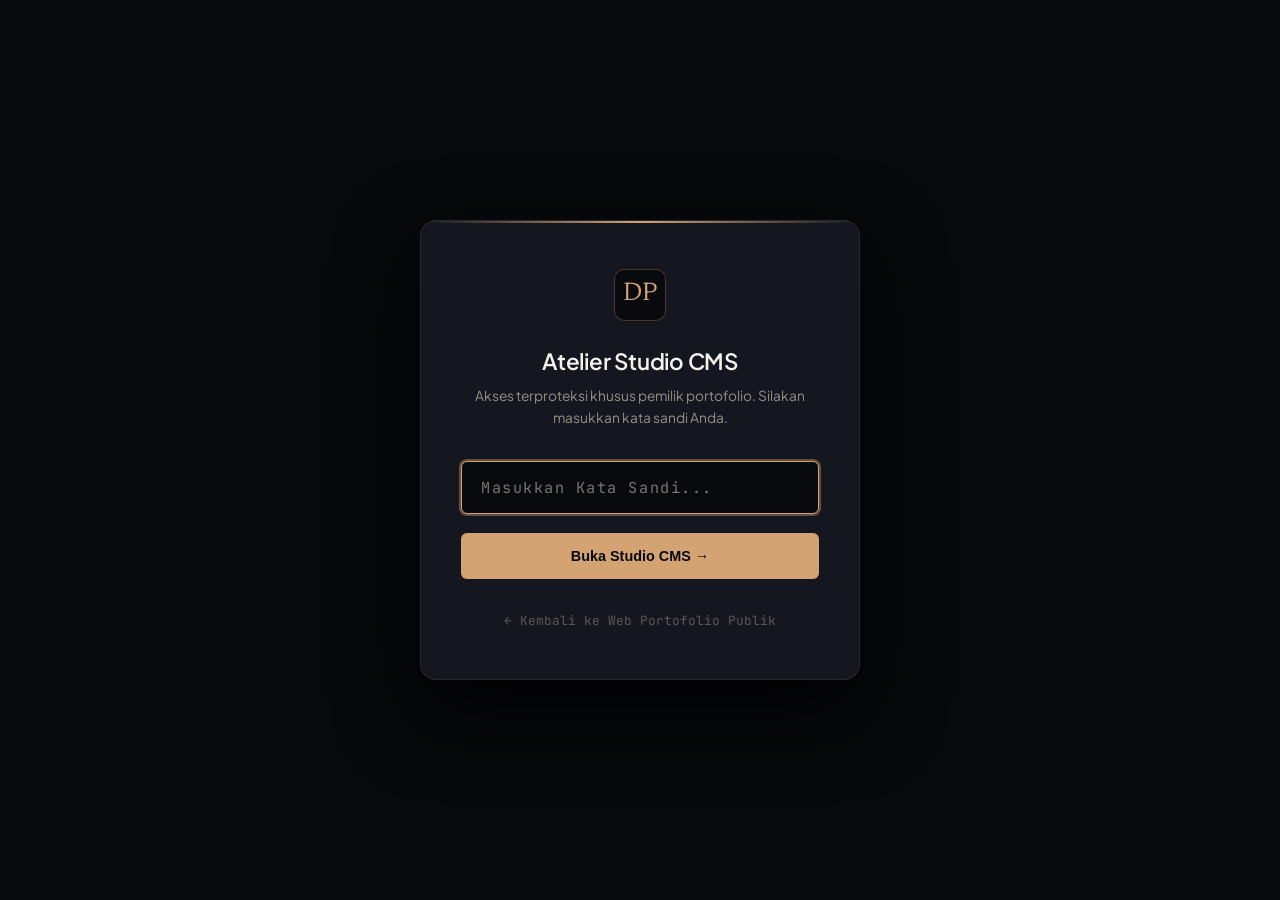
==== admin.html @ 432e86f2 "feat: initial release of bespoke portfolio with visual CMS studio" ====
<!DOCTYPE html>
<html lang="id">
<head>
  <meta charset="UTF-8">
  <meta name="viewport" content="width=device-width, initial-scale=1.0">
  <title>CMS Studio — Kelola Konten Portofolio Tanpa Koding</title>
  <meta name="description" content="Dashboard Content Management System visual untuk memperbarui seluruh bagian web portofolio secara instan.">
  <link rel="stylesheet" href="css/admin.css">
  <link rel="icon" href="data:image/svg+xml,<svg xmlns=%22http://www.w3.org/2000/svg%22 viewBox=%220 0 100 100%22><text y=%22.9em%22 font-size=%2290%22>⚙️</text></svg>">
</head>
<body>

  <!-- ==============================================================
       SECURITY AUTH GATE / STUDIO VAULT (Protected Lock Screen)
       ============================================================== -->
  <div class="auth-gate-wrapper" id="authGate">
    <div class="auth-card" id="authCard">
      <div class="auth-monogram">DP</div>
      <h2 class="auth-title">Atelier Studio CMS</h2>
      <p class="auth-desc">Akses terproteksi khusus pemilik portofolio. Silakan masukkan kata sandi Anda.</p>

      <form class="auth-form" id="formAuthGate">
        <div class="auth-input-wrap">
          <input type="password" id="authPasswordInput" class="auth-input" placeholder="Masukkan Kata Sandi..." required autofocus autocomplete="current-password">
          <div class="auth-error-msg" id="authErrorMsg">Kata sandi tidak sesuai. Silakan coba lagi.</div>
        </div>

        <button type="submit" class="auth-btn-submit" id="btnAuthSubmit">
          Buka Studio CMS →
        </button>
      </form>

      <a href="index.html" class="auth-footer-link">
        ← Kembali ke Web Portofolio Publik
      </a>
    </div>
  </div>

  <!-- Authenticated Admin Shell (Hidden until authorized) -->
  <div id="adminApp" style="display: none; width: 100%; min-height: 100vh;">
  <div class="admin-layout">
    <!-- Sidebar Navigation -->
    <aside class="admin-sidebar">
      <div class="sidebar-brand">
        <div>
          <div class="brand-text">Dawnie Studio</div>
          <div style="font-size: 0.72rem; color: var(--admin-text-muted);">Visual CMS Engine</div>
        </div>
        <span class="brand-badge">v1.2</span>
      </div>

      <nav class="sidebar-nav" aria-label="CMS Navigation">
        <div class="nav-section-title">Konten Portofolio</div>
        <a class="sidebar-link active" data-tab="tab-profile">
          <span>👤</span> <span>Profil &amp; Hero</span>
        </a>
        <a class="sidebar-link" data-tab="tab-projects">
          <span>💼</span> <span>Karya &amp; Proyek</span>
        </a>
        <a class="sidebar-link" data-tab="tab-skills">
          <span>⚡</span> <span>Keahlian &amp; Stack</span>
        </a>
        <a class="sidebar-link" data-tab="tab-services">
          <span>🛠️</span> <span>Layanan &amp; Nilai</span>
        </a>
        <a class="sidebar-link" data-tab="tab-experience">
          <span>📜</span> <span>Riwayat Karir</span>
        </a>
        <a class="sidebar-link" data-tab="tab-testimonials">
          <span>💬</span> <span>Ulasan Klien</span>
        </a>
        <a class="sidebar-link" data-tab="tab-socials">
          <span>🌐</span> <span>Sosial &amp; Kontak</span>
        </a>

        <div class="nav-section-title">Personalisasi &amp; Sistem</div>
        <a class="sidebar-link" data-tab="tab-theme">
          <span>🎨</span> <span>Warna &amp; Tema</span>
        </a>
        <a class="sidebar-link" data-tab="tab-security">
          <span>🔒</span> <span>Keamanan &amp; Password</span>
        </a>
        <a class="sidebar-link" data-tab="tab-backup">
          <span>💾</span> <span>Backup &amp; Data JSON</span>
        </a>
      </nav>

      <div class="sidebar-footer">
        <a href="index.html" class="btn-view-site" target="_blank" rel="noopener noreferrer">
          <span>👁️</span> <span>Lihat Web Portofolio ↗</span>
        </a>
        <button type="button" class="btn-admin btn-admin-danger" id="btnLogoutCms" style="width: 100%; justify-content: center; margin-top: 0.3rem;">
          <span>🚪</span> <span>Kunci &amp; Keluar (Logout)</span>
        </button>
      </div>
    </aside>

    <!-- Main Content Area -->
    <main class="admin-main">
      <!-- Topbar -->
      <header class="admin-topbar">
        <div class="topbar-title">
          <span id="topbarActiveTitle">Profil &amp; Hero</span>
          <div class="topbar-status">Tersinkronisasi Otomatis</div>
        </div>

        <div class="topbar-actions">
          <button type="button" class="btn-admin" id="btnExportQuick">
            <span>📥</span> <span>Unduh JSON</span>
          </button>
          <button type="button" class="btn-admin btn-admin-primary" id="btnSaveAll">
            <span>💾</span> <span>Simpan Perubahan</span>
          </button>
        </div>
      </header>

      <div class="admin-content-body">

        <!-- ==========================================
             TAB 1: PROFIL & HERO
             ========================================== -->
        <section id="tab-profile" class="tab-pane active">
          <div class="panel-header">
            <div>
              <h2 class="panel-title">Profil Pribadi &amp; Hero Section</h2>
              <p class="panel-desc">Kelola informasi nama, peran spesialisasi, bio, status ketersediaan, dan foto utama.</p>
            </div>
          </div>

          <form id="formProfile">
            <div class="admin-card">
              <h3 class="admin-card-title">Identitas Utama</h3>
              
              <div class="form-grid-2">
                <div class="form-field">
                  <label for="profName">Nama Lengkap</label>
                  <input type="text" id="profName" name="name" required>
                  <span class="field-hint">Nama yang tampil di navigasi dan judul utama.</span>
                </div>

                <div class="form-field">
                  <label for="profRole">Peran / Gelar Profesional</label>
                  <input type="text" id="profRole" name="role" required>
                  <span class="field-hint">Misal: Fullstack Web Developer &amp; UI/UX Designer</span>
                </div>
              </div>

              <div class="form-field">
                <label for="profStatusBadge">Pill Badge Status Ketersediaan</label>
                <input type="text" id="profStatusBadge" name="statusBadge">
                <span class="field-hint">Misal: Tersedia untuk Proyek Baru &amp; Kolaborasi (Q2 2026)</span>
              </div>

              <div class="form-field">
                <label for="profTagline">Tagline Utama (Sub-headline)</label>
                <input type="text" id="profTagline" name="tagline">
              </div>

              <div class="form-field">
                <label for="profBio">Biografi Singkat</label>
                <textarea id="profBio" name="bio" rows="4"></textarea>
                <span class="field-hint">Ceritakan filosofi kerja, pengalaman, dan apa yang membuat pendekatan Anda unik.</span>
              </div>
            </div>

            <div class="admin-card">
              <h3 class="admin-card-title">Foto Profil &amp; Statistik Kunci</h3>

              <div class="form-field">
                <label>Foto Profil / Cover Utama</label>
                <input type="hidden" id="profAvatarUrl" name="avatarUrl">
                <div id="profAvatarUploaderContainer"></div>
                <span class="field-hint">Pilih file gambar langsung dari perangkat Anda atau tempel tautan Google Drive.</span>
              </div>

              <div class="form-grid-3">
                <div class="form-field">
                  <label for="profYears">Tahun Pengalaman</label>
                  <input type="text" id="profYears" name="yearsExperience" placeholder="5+ Tahun">
                </div>
                <div class="form-field">
                  <label for="profCompleted">Karya / Proyek Selesai</label>
                  <input type="text" id="profCompleted" name="completedProjects" placeholder="38+ Proyek">
                </div>
                <div class="form-field">
                  <label for="profSatisfaction">Tingkat Kepuasan</label>
                  <input type="text" id="profSatisfaction" name="satisfactionRate" placeholder="99.4%">
                </div>
              </div>

              <div class="form-grid-2">
                <div class="form-field">
                  <label for="profLocation">Lokasi &amp; Ketersediaan Kerja</label>
                  <input type="text" id="profLocation" name="location" placeholder="Jakarta, Indonesia (Bisa Remote)">
                </div>
                <div class="form-field">
                  <label for="profEmail">Alamat Email Utama</label>
                  <input type="email" id="profEmail" name="email">
                </div>
              </div>
            </div>

            <button type="submit" class="btn-admin btn-admin-primary">
              <span>💾</span> <span>Simpan Profil</span>
            </button>
          </form>
        </section>

        <!-- ==========================================
             TAB 2: KARYA & PROYEK
             ========================================== -->
        <section id="tab-projects" class="tab-pane">
          <div class="panel-header">
            <div>
              <h2 class="panel-title">Manajemen Karya &amp; Studi Kasus</h2>
              <p class="panel-desc">Tambah, ubah, atau hapus proyek portofolio. Setiap karya dilengkapi studi kasus interaktif.</p>
            </div>
            <button type="button" class="btn-admin btn-admin-primary" id="btnOpenAddProjectModal">
              <span>+</span> <span>Tambah Proyek Baru</span>
            </button>
          </div>

          <div class="items-list" id="adminProjectsList">
            <!-- Rendered dynamically -->
          </div>
        </section>

        <!-- ==========================================
             TAB 3: KEAHLIAN & TECH STACK
             ========================================== -->
        <section id="tab-skills" class="tab-pane">
          <div class="panel-header">
            <div>
              <h2 class="panel-title">Keahlian &amp; Stack Teknologi</h2>
              <p class="panel-desc">Kelola kategori kemampuan (Frontend, Backend, UI/UX) dan teknologi spesifik.</p>
            </div>
            <button type="button" class="btn-admin btn-admin-primary" id="btnOpenAddSkillModal">
              <span>+</span> <span>Tambah Item Keahlian</span>
            </button>
          </div>

          <div class="admin-card">
            <h3 class="admin-card-title">Daftar Kategori &amp; Keterampilan</h3>
            <div id="adminSkillsList">
              <!-- Rendered dynamically -->
            </div>
          </div>
        </section>

        <!-- ==========================================
             TAB 4: LAYANAN & PILAR NILAI
             ========================================== -->
        <section id="tab-services" class="tab-pane">
          <div class="panel-header">
            <div>
              <h2 class="panel-title">Layanan &amp; Penawaran Profesional</h2>
              <p class="panel-desc">Jelaskan pilar layanan yang Anda tawarkan beserta poin deliverables konkret.</p>
            </div>
            <button type="button" class="btn-admin btn-admin-primary" id="btnOpenAddServiceModal">
              <span>+</span> <span>Tambah Layanan Baru</span>
            </button>
          </div>

          <div class="items-list" id="adminServicesList">
            <!-- Rendered dynamically -->
          </div>
        </section>

        <!-- ==========================================
             TAB 5: RIWAYAT KARIR & PENGALAMAN
             ========================================== -->
        <section id="tab-experience" class="tab-pane">
          <div class="panel-header">
            <div>
              <h2 class="panel-title">Riwayat Karir &amp; Milestone</h2>
              <p class="panel-desc">Susun linimasa pengalaman kerja, peranan kepemimpinan, dan pencapaian.</p>
            </div>
            <button type="button" class="btn-admin btn-admin-primary" id="btnOpenAddExpModal">
              <span>+</span> <span>Tambah Riwayat Karir</span>
            </button>
          </div>

          <div class="items-list" id="adminExperienceList">
            <!-- Rendered dynamically -->
          </div>
        </section>

        <!-- ==========================================
             TAB 6: ULASAN & TESTIMONIAL
             ========================================== -->
        <section id="tab-testimonials" class="tab-pane">
          <div class="panel-header">
            <div>
              <h2 class="panel-title">Ulasan &amp; Kata Klien</h2>
              <p class="panel-desc">Tampilkan feedback terpercaya dari rekan kerja, pendiri perusahaan, atau klien Anda.</p>
            </div>
            <button type="button" class="btn-admin btn-admin-primary" id="btnOpenAddTestiModal">
              <span>+</span> <span>Tambah Ulasan Baru</span>
            </button>
          </div>

          <div class="items-list" id="adminTestimonialsList">
            <!-- Rendered dynamically -->
          </div>
        </section>

        <!-- ==========================================
             TAB 7: SOSIAL & KONTAK
             ========================================== -->
        <section id="tab-socials" class="tab-pane">
          <div class="panel-header">
            <div>
              <h2 class="panel-title">Tautan Media Sosial &amp; Pengaturan Kontak</h2>
              <p class="panel-desc">Kelola link ke GitHub, LinkedIn, Figma, WhatsApp, dan teks pengantar formulir.</p>
            </div>
          </div>

          <form id="formContactSettings">
            <div class="admin-card">
              <h3 class="admin-card-title">Teks Formulir Kontak</h3>
              <div class="form-field">
                <label for="contactHeadingInput">Judul Ajakan Kontak</label>
                <input type="text" id="contactHeadingInput" name="heading" required>
              </div>
              <div class="form-field">
                <label for="contactSubheadingInput">Penjelasan Ajakan</label>
                <textarea id="contactSubheadingInput" name="subheading" rows="3" required></textarea>
              </div>
              <div class="form-field">
                <label for="contactDirectEmailInput">Alamat Surel Langsung</label>
                <input type="email" id="contactDirectEmailInput" name="directEmail" required>
              </div>
              <button type="submit" class="btn-admin btn-admin-primary">
                <span>💾</span> <span>Simpan Pengaturan Kontak</span>
              </button>
            </div>
          </form>

          <div class="admin-card">
            <div class="admin-card-title">
              <span>Tautan Profil Sosial</span>
              <button type="button" class="btn-admin" id="btnAddSocialLink">
                <span>+</span> <span>Tambah Tautan</span>
              </button>
            </div>
            <div id="adminSocialsList">
              <!-- Rendered dynamically -->
            </div>
          </div>
        </section>

        <!-- ==========================================
             TAB 8: TEMA & PERSONALISASI
             ========================================== -->
        <section id="tab-theme" class="tab-pane">
          <div class="panel-header">
            <div>
              <h2 class="panel-title">Estetika, Warna &amp; Personalisasi</h2>
              <p class="panel-desc">Sesuaikan palet warna aksen elegan agar portofolio memiliki karakter unik Anda.</p>
            </div>
          </div>

          <div class="admin-card">
            <h3 class="admin-card-title">Warna Aksen Elegan (Bespoke Palette)</h3>
            <p style="color: var(--admin-text-muted); font-size: 0.88rem; margin-bottom: 1rem;">
              Pilih dari palet kurasi berkelas atelier kami atau masukkan kode HEX kustom:
            </p>

            <div class="color-swatches-grid">
              <button type="button" class="color-swatch-btn" data-color="#d4a373">
                <span class="color-circle" style="background: #d4a373;"></span>
                <span>Warm Champagne</span>
              </button>
              <button type="button" class="color-swatch-btn" data-color="#c96b4b">
                <span class="color-circle" style="background: #c96b4b;"></span>
                <span>Terracotta Rust</span>
              </button>
              <button type="button" class="color-swatch-btn" data-color="#2ec4b6">
                <span class="color-circle" style="background: #2ec4b6;"></span>
                <span>Atelier Cyan / Sage</span>
              </button>
              <button type="button" class="color-swatch-btn" data-color="#b892ff">
                <span class="color-circle" style="background: #b892ff;"></span>
                <span>Lavender Slate</span>
              </button>
              <button type="button" class="color-swatch-btn" data-color="#e0a96d">
                <span class="color-circle" style="background: #e0a96d;"></span>
                <span>Ochre Bronze</span>
              </button>
            </div>

            <div class="form-field" style="margin-top: 1.5rem; max-width: 320px;">
              <label for="customAccentColor">Kode Warna Kustom (HEX)</label>
              <div style="display: flex; gap: 0.8rem; align-items: center;">
                <input type="color" id="customColorPicker" value="#d4a373" style="width: 50px; height: 42px; padding: 2px; cursor: pointer;">
                <input type="text" id="customAccentColor" value="#d4a373" placeholder="#d4a373">
              </div>
            </div>

            <button type="button" class="btn-admin btn-admin-primary" id="btnApplyColor" style="margin-top: 1rem;">
              <span>🎨</span> <span>Terapkan Warna Aksen</span>
            </button>
          </div>

          <div class="admin-card">
            <h3 class="admin-card-title">Mode Tampilan Bawaan</h3>
            <div class="form-field" style="max-width: 320px;">
              <label for="defaultThemeMode">Tema Default Saat Dibuka Pengunjung</label>
              <select id="defaultThemeMode">
                <option value="dark">Warm Obsidian Dark (Direkomendasikan)</option>
                <option value="light">Editorial Cream Paper (Majalah Mode)</option>
              </select>
            </div>
            <button type="button" class="btn-admin btn-admin-primary" id="btnApplyThemeMode" style="margin-top: 0.5rem;">
              <span>🌓</span> <span>Simpan Mode Tampilan</span>
            </button>
          </div>
        </section>

        <!-- ==========================================
             TAB 9: BACKUP & DATA JSON
             ========================================== -->
        <section id="tab-backup" class="tab-pane">
          <div class="panel-header">
            <div>
              <h2 class="panel-title">Pusat Backup &amp; Migrasi Data Portofolio</h2>
              <p class="panel-desc">Unduh salinan cadangan portofolio Anda atau impor data kapan pun tanpa kehilangan data.</p>
            </div>
          </div>

          <div class="admin-card">
            <h3 class="admin-card-title">📥 Unduh Backup Portofolio (Export JSON)</h3>
            <p style="color: var(--admin-text-muted); font-size: 0.9rem; margin-bottom: 1.2rem;">
              Simpan seluruh data portofolio (profil, karya, ulasan, keahlian) ke dalam 1 file <code>.json</code> aman di komputer Anda.
            </p>
            <button type="button" class="btn-admin btn-admin-primary" id="btnExportFull">
              <span>📥</span> <span>Unduh File Backup Portofolio (.json)</span>
            </button>
          </div>

          <div class="admin-card">
            <h3 class="admin-card-title">📤 Pulihkan / Impor Data (Import JSON)</h3>
            <p style="color: var(--admin-text-muted); font-size: 0.9rem; margin-bottom: 1.2rem;">
              Unggah file backup <code>.json</code> yang sebelumnya Anda unduh untuk mengganti atau memulihkan data portofolio.
            </p>
            <input type="file" id="importFileInput" accept=".json" style="display: none;">
            <button type="button" class="btn-admin" id="btnTriggerImport">
              <span>📤</span> <span>Pilih File Backup JSON</span>
            </button>
          </div>

          <div class="admin-card" style="border-color: rgba(224, 108, 117, 0.3);">
            <h3 class="admin-card-title" style="color: var(--admin-danger);">⚠️ Kembalikan ke Data Kurasi Awal</h3>
            <p style="color: var(--admin-text-muted); font-size: 0.9rem; margin-bottom: 1.2rem;">
              Kembalikan seluruh isi website ke contoh awal (Dawnie Pratama) yang telah dirancang dengan standar kualitas tinggi.
            </p>
            <button type="button" class="btn-admin btn-admin-danger" id="btnResetDefaults">
              <span>↺</span> <span>Reset Seluruh Data ke Bawaan</span>
            </button>
          </div>
        <!-- ==========================================
             TAB 10: KEAMANAN & PASSWORD
             ========================================== -->
        <section id="tab-security" class="tab-pane">
          <div class="panel-header">
            <div>
              <h2 class="panel-title">Keamanan &amp; Kata Sandi CMS</h2>
              <p class="panel-desc">Ganti kata sandi master untuk mencegah akses tidak sah ke dashboard CMS Anda.</p>
            </div>
          </div>

          <div class="admin-card">
            <h3 class="admin-card-title">Perbarui Kata Sandi Master</h3>
            <p style="color: var(--admin-text-muted); font-size: 0.88rem; margin-bottom: 1.5rem;">
              Kata sandi dienkripsi dengan standar <strong>SHA-256</strong> secara lokal di peramban Anda.
            </p>

            <form id="formChangePassword">
              <div class="form-field" style="max-width: 440px;">
                <label for="currentPasswordInput">Kata Sandi Saat Ini</label>
                <input type="password" id="currentPasswordInput" required placeholder="Masukkan kata sandi saat ini">
              </div>

              <div class="form-field" style="max-width: 440px;">
                <label for="newPasswordInput">Kata Sandi Baru</label>
                <input type="password" id="newPasswordInput" minlength="6" required placeholder="Minimal 6 karakter">
              </div>

              <div class="form-field" style="max-width: 440px;">
                <label for="confirmPasswordInput">Konfirmasi Kata Sandi Baru</label>
                <input type="password" id="confirmPasswordInput" minlength="6" required placeholder="Ulangi kata sandi baru">
              </div>

              <button type="submit" class="btn-admin btn-admin-primary" style="margin-top: 0.5rem;">
                <span>🔒</span> <span>Simpan Kata Sandi Baru</span>
              </button>
            </form>
          </div>
        </section>

      </div>
    </main>
  </div>
  </div> <!-- Close adminApp -->

  <!-- ==============================================================
       MODALS FOR ADD/EDIT ITEMS (NATIVE ACCESSIBLE OVERLAYS)
       ============================================================== -->

  <!-- 1. PROJECT MODAL -->
  <div class="admin-modal-backdrop" id="modalProjectBackdrop">
    <div class="admin-modal-dialog">
      <div class="modal-header">
        <h3 class="modal-title" id="modalProjectTitle">Tambah Proyek Baru</h3>
        <button type="button" class="modal-close-btn" id="btnCloseProjectModal">✕</button>
      </div>
      <form id="formProjectModal">
        <input type="hidden" id="projFormId" name="id">
        <div class="modal-body">
          <div class="form-grid-2">
            <div class="form-field">
              <label for="projFormTitle">Judul Proyek</label>
              <input type="text" id="projFormTitle" name="title" required placeholder="Misal: Kolektif — Platform Kurasi Kriya">
            </div>
            <div class="form-field">
              <label for="projFormClient">Nama Klien / Inisiator</label>
              <input type="text" id="projFormClient" name="client" placeholder="Misal: Atelier Studio Lab">
            </div>
          </div>

          <div class="form-grid-3">
            <div class="form-field">
              <label for="projFormCategory">Kategori Tampilan</label>
              <input type="text" id="projFormCategory" name="category" placeholder="Misal: Fullstack &amp; UI/UX">
            </div>
            <div class="form-field">
              <label for="projFormCategoryFilter">Filter Tab</label>
              <select id="projFormCategoryFilter" name="categoryFilter">
                <option value="fullstack">Fullstack &amp; Web</option>
                <option value="saas">Product &amp; SaaS</option>
                <option value="creative">Creative &amp; Audio</option>
              </select>
            </div>
            <div class="form-field">
              <label for="projFormYear">Tahun</label>
              <input type="text" id="projFormYear" name="year" placeholder="2025">
            </div>
          </div>

          <div class="form-field">
            <label>Gambar Sampul Proyek (Cover Image)</label>
            <input type="hidden" id="projFormCover" name="coverImage">
            <div id="projCoverUploaderContainer"></div>
            <span class="field-hint">Unggah gambar dari perangkat (JPG/PNG/WEBP) atau tempel tautan Google Drive Anda.</span>
          </div>

          <div class="form-field">
            <label for="projFormShortDesc">Deskripsi Ringkas (Tampil di Kartu)</label>
            <textarea id="projFormShortDesc" name="shortDescription" rows="2" required placeholder="Penjelasan 1-2 kalimat mengenai esensi proyek..."></textarea>
          </div>

          <div class="form-grid-2">
            <div class="form-field">
              <label for="projFormChallenge">Tantangan &amp; Masalah (Studi Kasus)</label>
              <textarea id="projFormChallenge" name="challenge" rows="3" placeholder="Masalah utama yang dihadapi pengguna atau bisnis..."></textarea>
            </div>
            <div class="form-field">
              <label for="projFormSolution">Solusi &amp; Pendekatan Teknis</label>
              <textarea id="projFormSolution" name="solution" rows="3" placeholder="Arsitektur kode dan desain yang Anda bangun..."></textarea>
            </div>
          </div>

          <div class="form-field">
            <label for="projFormImpact">Dampak &amp; Metrik Hasil</label>
            <input type="text" id="projFormImpact" name="impact" placeholder="Misal: Meningkatkan konversi 185% dan mencatat 45k pengunjung aktif">
          </div>

          <div class="form-field">
            <label for="projFormTags">Tags Teknologi (Pisahkan dengan koma)</label>
            <input type="text" id="projFormTags" name="tags" placeholder="React, Node.js, PostgreSQL, Figma">
          </div>

          <div class="form-grid-2">
            <div class="form-field">
              <label for="projFormDemo">URL Live Demo (Opsional)</label>
              <input type="url" id="projFormDemo" name="demoUrl" placeholder="https://...">
            </div>
            <div class="form-field">
              <label for="projFormGithub">URL Repositori GitHub (Opsional)</label>
              <input type="url" id="projFormGithub" name="githubUrl" placeholder="https://github.com/...">
            </div>
          </div>
        </div>

        <div class="modal-footer">
          <button type="button" class="btn-admin" id="btnCancelProjectModal">Batal</button>
          <button type="submit" class="btn-admin btn-admin-primary">Simpan Proyek</button>
        </div>
      </form>
    </div>
  </div>

  <!-- 2. SERVICE MODAL -->
  <div class="admin-modal-backdrop" id="modalServiceBackdrop">
    <div class="admin-modal-dialog">
      <div class="modal-header">
        <h3 class="modal-title" id="modalServiceTitle">Kelola Layanan</h3>
        <button type="button" class="modal-close-btn" id="btnCloseServiceModal">✕</button>
      </div>
      <form id="formServiceModal">
        <input type="hidden" id="srvFormId" name="id">
        <div class="modal-body">
          <div class="form-grid-2">
            <div class="form-field">
              <label for="srvFormNumber">Nomor / Urutan</label>
              <input type="text" id="srvFormNumber" name="number" placeholder="01" required>
            </div>
            <div class="form-field">
              <label for="srvFormTitle">Nama Layanan</label>
              <input type="text" id="srvFormTitle" name="title" placeholder="Misal: Fullstack Web Engineering" required>
            </div>
          </div>
          <div class="form-field">
            <label for="srvFormTagline">Tagline Ringkas</label>
            <input type="text" id="srvFormTagline" name="tagline" placeholder="Misal: Performa Cepat &amp; Arsitektur Skalabel">
          </div>
          <div class="form-field">
            <label for="srvFormDesc">Penjelasan Layanan</label>
            <textarea id="srvFormDesc" name="description" rows="3" required></textarea>
          </div>
          <div class="form-field">
            <label for="srvFormDeliverables">Poin Deliverables (Pisahkan dengan baris baru / Enter)</label>
            <textarea id="srvFormDeliverables" name="deliverables" rows="4" placeholder="Single Page &amp; SSR Apps&#10;REST API Architecture&#10;Database Optimization"></textarea>
          </div>
        </div>
        <div class="modal-footer">
          <button type="button" class="btn-admin" id="btnCancelServiceModal">Batal</button>
          <button type="submit" class="btn-admin btn-admin-primary">Simpan Layanan</button>
        </div>
      </form>
    </div>
  </div>

  <!-- 3. EXPERIENCE MODAL -->
  <div class="admin-modal-backdrop" id="modalExpBackdrop">
    <div class="admin-modal-dialog">
      <div class="modal-header">
        <h3 class="modal-title" id="modalExpTitle">Kelola Riwayat Karir</h3>
        <button type="button" class="modal-close-btn" id="btnCloseExpModal">✕</button>
      </div>
      <form id="formExpModal">
        <input type="hidden" id="expFormId" name="id">
        <div class="modal-body">
          <div class="form-grid-2">
            <div class="form-field">
              <label for="expFormRole">Posisi / Jabatan</label>
              <input type="text" id="expFormRole" name="role" placeholder="Misal: Lead Fullstack &amp; Product Designer" required>
            </div>
            <div class="form-field">
              <label for="expFormCompany">Nama Perusahaan / Studio</label>
              <input type="text" id="expFormCompany" name="company" placeholder="Misal: Studio Aksara Digital" required>
            </div>
          </div>
          <div class="form-grid-2">
            <div class="form-field">
              <label for="expFormPeriod">Periode Waktu</label>
              <input type="text" id="expFormPeriod" name="period" placeholder="2023 — Sekarang" required>
            </div>
            <div class="form-field">
              <label for="expFormLocation">Lokasi / Tipe Kerja</label>
              <input type="text" id="expFormLocation" name="location" placeholder="Jakarta (Hybrid)">
            </div>
          </div>
          <div class="form-field">
            <label for="expFormDesc">Deskripsi Pencapaian &amp; Tanggung Jawab</label>
            <textarea id="expFormDesc" name="description" rows="4" required></textarea>
          </div>
        </div>
        <div class="modal-footer">
          <button type="button" class="btn-admin" id="btnCancelExpModal">Batal</button>
          <button type="submit" class="btn-admin btn-admin-primary">Simpan Karir</button>
        </div>
      </form>
    </div>
  </div>

  <!-- 4. TESTIMONIAL MODAL -->
  <div class="admin-modal-backdrop" id="modalTestiBackdrop">
    <div class="admin-modal-dialog">
      <div class="modal-header">
        <h3 class="modal-title" id="modalTestiTitle">Kelola Ulasan Klien</h3>
        <button type="button" class="modal-close-btn" id="btnCloseTestiModal">✕</button>
      </div>
      <form id="formTestiModal">
        <input type="hidden" id="testiFormId" name="id">
        <div class="modal-body">
          <div class="form-grid-2">
            <div class="form-field">
              <label for="testiFormAuthor">Nama Pemberi Ulasan</label>
              <input type="text" id="testiFormAuthor" name="author" required placeholder="Misal: Aditya Wardhana">
            </div>
            <div class="form-field">
              <label for="testiFormRole">Jabatan &amp; Perusahaan</label>
              <input type="text" id="testiFormRole" name="role" required placeholder="Co-Founder &amp; CEO — Atelier Studio Lab">
            </div>
          </div>
          <div class="form-grid-2">
            <div class="form-field">
              <label>Foto / Avatar Pemberi Ulasan</label>
              <input type="hidden" id="testiFormAvatar" name="avatar">
              <div id="testiAvatarUploaderContainer"></div>
            </div>
            <div class="form-field">
              <label for="testiFormRating">Bintang (1 s.d. 5)</label>
              <select id="testiFormRating" name="rating">
                <option value="5">★★★★★ (5 Bintang)</option>
                <option value="4">★★★★☆ (4 Bintang)</option>
              </select>
            </div>
          </div>
          <div class="form-field">
            <label for="testiFormQuote">Isi Kutipan Ulasan</label>
            <textarea id="testiFormQuote" name="quote" rows="4" required placeholder="Kesan dan penilaian terhadap hasil kerja Anda..."></textarea>
          </div>
        </div>
        <div class="modal-footer">
          <button type="button" class="btn-admin" id="btnCancelTestiModal">Batal</button>
          <button type="submit" class="btn-admin btn-admin-primary">Simpan Ulasan</button>
        </div>
      </form>
    </div>
  </div>

  <!-- Toast Notification -->
  <div class="admin-toast" id="adminToast">
    <span>✨</span> <span id="adminToastMsg">Perubahan berhasil disimpan!</span>
  </div>

  <script type="module" src="js/admin.js"></script>
</body>
</html>
---- css/admin.css ----
/* ==========================================================================
   DAWNIE — Admin CMS Studio Stylesheet
   Modern, Clean, Intuitive Dashboard for Zero-Code Portfolio Content Management
   ========================================================================== */

@import url('https://fonts.googleapis.com/css2?family=JetBrains+Mono:wght@400;500;600&family=Newsreader:ital,opsz,wght@0,6..72,400;1,6..72,400&family=Plus+Jakarta+Sans:wght@300;400;500;600;700&display=swap');

:root {
  --admin-bg: #090a0d;
  --admin-sidebar: #0f1117;
  --admin-surface: #141720;
  --admin-surface-hover: #1b1f2b;
  --admin-border: rgba(255, 255, 255, 0.08);
  --admin-border-focus: rgba(212, 163, 115, 0.4);

  --admin-text-main: #f5f2ec;
  --admin-text-muted: #959187;
  --admin-text-dim: #5c5850;

  --admin-accent: #d4a373;
  --admin-accent-hover: #e5b98a;
  --admin-accent-glow: rgba(212, 163, 115, 0.15);

  --admin-danger: #e06c75;
  --admin-danger-bg: rgba(224, 108, 117, 0.12);
  --admin-success: #98c379;
  --admin-success-bg: rgba(152, 195, 121, 0.12);

  --font-sans: 'Plus Jakarta Sans', -apple-system, BlinkMacSystemFont, sans-serif;
  --font-mono: 'JetBrains Mono', monospace;
  --font-serif: 'Newsreader', Georgia, serif;

  --radius-sm: 6px;
  --radius-md: 10px;
  --radius-lg: 16px;
}

*, *::before, *::after {
  box-sizing: border-box;
  margin: 0;
  padding: 0;
}

body {
  background-color: var(--admin-bg);
  color: var(--admin-text-main);
  font-family: var(--font-sans);
  min-height: 100vh;
  display: flex;
  line-height: 1.5;
  -webkit-font-smoothing: antialiased;
}

/* Dashboard Shell Layout */
.admin-layout {
  display: flex;
  width: 100%;
  min-height: 100vh;
}

/* Sidebar Navigation */
.admin-sidebar {
  width: 280px;
  background-color: var(--admin-sidebar);
  border-right: 1px solid var(--admin-border);
  display: flex;
  flex-direction: column;
  position: sticky;
  top: 0;
  height: 100vh;
  z-index: 50;
  flex-shrink: 0;
}

.sidebar-brand {
  padding: 1.8rem 1.5rem;
  border-bottom: 1px solid var(--admin-border);
  display: flex;
  align-items: center;
  justify-content: space-between;
}

.brand-text {
  font-weight: 600;
  font-size: 1rem;
  letter-spacing: -0.01em;
}

.brand-badge {
  font-family: var(--font-mono);
  font-size: 0.65rem;
  padding: 0.2rem 0.5rem;
  border-radius: var(--radius-sm);
  background: var(--admin-accent-glow);
  color: var(--admin-accent);
  border: 1px solid rgba(212, 163, 115, 0.3);
}

.sidebar-nav {
  flex-grow: 1;
  padding: 1.2rem 0.8rem;
  overflow-y: auto;
  display: flex;
  flex-direction: column;
  gap: 0.3rem;
}

.nav-section-title {
  font-family: var(--font-mono);
  font-size: 0.68rem;
  color: var(--admin-text-dim);
  text-transform: uppercase;
  letter-spacing: 0.08em;
  padding: 0.8rem 0.8rem 0.4rem;
}

.sidebar-link {
  display: flex;
  align-items: center;
  gap: 0.75rem;
  padding: 0.75rem 0.9rem;
  border-radius: var(--radius-sm);
  color: var(--admin-text-muted);
  text-decoration: none;
  font-size: 0.88rem;
  font-weight: 500;
  transition: all 0.2s ease;
  cursor: pointer;
  border: 1px solid transparent;
}

.sidebar-link:hover {
  background: var(--admin-surface);
  color: var(--admin-text-main);
}

.sidebar-link.active {
  background: var(--admin-surface);
  color: var(--admin-accent);
  border-color: rgba(212, 163, 115, 0.25);
  font-weight: 600;
}

.sidebar-footer {
  padding: 1.2rem 1rem;
  border-top: 1px solid var(--admin-border);
  display: flex;
  flex-direction: column;
  gap: 0.6rem;
}

.btn-view-site {
  display: flex;
  align-items: center;
  justify-content: center;
  gap: 0.5rem;
  padding: 0.75rem;
  border-radius: var(--radius-md);
  background: var(--admin-accent);
  color: #090a0d;
  font-weight: 600;
  font-size: 0.85rem;
  text-decoration: none;
  transition: all 0.2s;
}

.btn-view-site:hover {
  background: var(--admin-accent-hover);
  transform: translateY(-1px);
}

/* Main Content Area */
.admin-main {
  flex-grow: 1;
  display: flex;
  flex-direction: column;
  min-width: 0;
  background-color: var(--admin-bg);
}

.admin-topbar {
  height: 70px;
  border-bottom: 1px solid var(--admin-border);
  display: flex;
  align-items: center;
  justify-content: space-between;
  padding: 0 2.5rem;
  background: rgba(15, 17, 23, 0.75);
  backdrop-filter: blur(12px);
  position: sticky;
  top: 0;
  z-index: 40;
}

.topbar-title {
  font-size: 1.15rem;
  font-weight: 600;
  display: flex;
  align-items: center;
  gap: 0.75rem;
}

.topbar-status {
  font-family: var(--font-mono);
  font-size: 0.75rem;
  color: var(--admin-success);
  display: flex;
  align-items: center;
  gap: 0.4rem;
}

.topbar-status::before {
  content: '';
  display: inline-block;
  width: 6px;
  height: 6px;
  border-radius: 50%;
  background: var(--admin-success);
}

.topbar-actions {
  display: flex;
  align-items: center;
  gap: 0.8rem;
}

/* Common Admin Button Styles */
.btn-admin {
  display: inline-flex;
  align-items: center;
  gap: 0.5rem;
  padding: 0.6rem 1.1rem;
  border-radius: var(--radius-sm);
  font-size: 0.85rem;
  font-weight: 500;
  cursor: pointer;
  border: 1px solid var(--admin-border);
  background: var(--admin-surface);
  color: var(--admin-text-main);
  transition: all 0.2s ease;
  text-decoration: none;
}

.btn-admin:hover {
  background: var(--admin-surface-hover);
  border-color: rgba(255, 255, 255, 0.15);
}

.btn-admin-primary {
  background: var(--admin-accent);
  color: #090a0d;
  border-color: var(--admin-accent);
  font-weight: 600;
}

.btn-admin-primary:hover {
  background: var(--admin-accent-hover);
  border-color: var(--admin-accent-hover);
}

.btn-admin-danger {
  color: var(--admin-danger);
  border-color: rgba(224, 108, 117, 0.3);
  background: var(--admin-danger-bg);
}

.btn-admin-danger:hover {
  background: rgba(224, 108, 117, 0.25);
}

/* Tab Panels Container */
.admin-content-body {
  padding: 2.5rem;
  max-width: 1100px;
  width: 100%;
}

.tab-pane {
  display: none;
  animation: fadeIn 0.3s ease;
}

.tab-pane.active {
  display: block;
}

@keyframes fadeIn {
  from { opacity: 0; transform: translateY(6px); }
  to { opacity: 1; transform: translateY(0); }
}

.panel-header {
  margin-bottom: 2rem;
  display: flex;
  justify-content: space-between;
  align-items: flex-end;
  border-bottom: 1px solid var(--admin-border);
  padding-bottom: 1.5rem;
}

.panel-title {
  font-size: 1.5rem;
  font-weight: 600;
  margin-bottom: 0.3rem;
}

.panel-desc {
  color: var(--admin-text-muted);
  font-size: 0.9rem;
}

/* Form Grid & Cards */
.admin-card {
  background: var(--admin-surface);
  border: 1px solid var(--admin-border);
  border-radius: var(--radius-md);
  padding: 2rem;
  margin-bottom: 2rem;
}

.admin-card-title {
  font-size: 1.1rem;
  font-weight: 600;
  margin-bottom: 1.5rem;
  display: flex;
  align-items: center;
  justify-content: space-between;
}

.form-grid-2 {
  display: grid;
  grid-template-columns: 1fr 1fr;
  gap: 1.5rem;
}

.form-grid-3 {
  display: grid;
  grid-template-columns: repeat(3, 1fr);
  gap: 1.5rem;
}

@media (max-width: 900px) {
  .form-grid-2, .form-grid-3 {
    grid-template-columns: 1fr;
  }
}

.form-field {
  display: flex;
  flex-direction: column;
  gap: 0.45rem;
  margin-bottom: 1.2rem;
}

.form-field label {
  font-size: 0.8rem;
  font-weight: 500;
  color: var(--admin-text-muted);
  font-family: var(--font-mono);
}

.form-field input,
.form-field select,
.form-field textarea {
  width: 100%;
  padding: 0.75rem 1rem;
  border-radius: var(--radius-sm);
  background: var(--admin-bg);
  border: 1px solid var(--admin-border);
  color: var(--admin-text-main);
  font-family: var(--font-sans);
  font-size: 0.9rem;
  transition: all 0.2s ease;
}

.form-field input:focus,
.form-field select:focus,
.form-field textarea:focus {
  outline: none;
  border-color: var(--admin-accent);
  box-shadow: 0 0 0 2px var(--admin-border-focus);
}

.form-field textarea {
  min-height: 100px;
  resize: vertical;
}

.field-hint {
  font-size: 0.74rem;
  color: var(--admin-text-dim);
  font-family: var(--font-mono);
}

/* Image Upload Preview Box */
.image-preview-row {
  display: flex;
  align-items: center;
  gap: 1.2rem;
  margin-top: 0.5rem;
}

.image-preview-thumbnail {
  width: 70px;
  height: 70px;
  border-radius: var(--radius-sm);
  object-fit: cover;
  border: 1px solid var(--admin-border);
  background: var(--admin-bg);
}

/* Projects & Items Table / List */
.items-list {
  display: flex;
  flex-direction: column;
  gap: 1rem;
}

.item-card {
  background: var(--admin-surface);
  border: 1px solid var(--admin-border);
  border-radius: var(--radius-md);
  padding: 1.4rem;
  display: flex;
  align-items: center;
  justify-content: space-between;
  gap: 1.5rem;
  transition: border-color 0.2s ease;
}

.item-card:hover {
  border-color: rgba(255, 255, 255, 0.18);
}

.item-info {
  display: flex;
  align-items: center;
  gap: 1.2rem;
  min-width: 0;
}

.item-thumb {
  width: 64px;
  height: 48px;
  border-radius: var(--radius-sm);
  object-fit: cover;
  background: var(--admin-bg);
  flex-shrink: 0;
}

.item-meta {
  min-width: 0;
}

.item-title {
  font-weight: 600;
  font-size: 0.95rem;
  margin-bottom: 0.2rem;
  white-space: nowrap;
  overflow: hidden;
  text-overflow: ellipsis;
}

.item-sub {
  font-family: var(--font-mono);
  font-size: 0.75rem;
  color: var(--admin-text-muted);
}

.item-actions {
  display: flex;
  align-items: center;
  gap: 0.6rem;
  flex-shrink: 0;
}

/* Modal for Editing Projects / Items */
.admin-modal-backdrop {
  position: fixed;
  inset: 0;
  background: rgba(0, 0, 0, 0.75);
  backdrop-filter: blur(8px);
  z-index: 200;
  display: none;
  place-items: center;
  padding: 2rem;
}

.admin-modal-backdrop.show {
  display: grid;
}

.admin-modal-dialog {
  background: var(--admin-surface);
  border: 1px solid var(--admin-border);
  border-radius: var(--radius-lg);
  max-width: 780px;
  width: 100%;
  max-height: 90vh;
  overflow-y: auto;
  box-shadow: 0 25px 70px rgba(0, 0, 0, 0.8);
  display: flex;
  flex-direction: column;
}

.modal-header {
  padding: 1.5rem 2rem;
  border-bottom: 1px solid var(--admin-border);
  display: flex;
  align-items: center;
  justify-content: space-between;
}

.modal-title {
  font-size: 1.2rem;
  font-weight: 600;
}

.modal-close-btn {
  background: transparent;
  border: none;
  color: var(--admin-text-muted);
  font-size: 1.4rem;
  cursor: pointer;
}

.modal-close-btn:hover {
  color: #fff;
}

.modal-body {
  padding: 2rem;
  overflow-y: auto;
}

.modal-footer {
  padding: 1.2rem 2rem;
  border-top: 1px solid var(--admin-border);
  display: flex;
  justify-content: flex-end;
  gap: 0.8rem;
  background: var(--admin-bg);
}

/* Color Swatches Grid */
.color-swatches-grid {
  display: flex;
  gap: 1rem;
  margin-top: 0.8rem;
  flex-wrap: wrap;
}

.color-swatch-btn {
  display: flex;
  align-items: center;
  gap: 0.6rem;
  padding: 0.5rem 0.9rem;
  border-radius: var(--radius-sm);
  background: var(--admin-bg);
  border: 1px solid var(--admin-border);
  color: var(--admin-text-main);
  font-family: var(--font-mono);
  font-size: 0.8rem;
  cursor: pointer;
  transition: all 0.2s;
}

.color-swatch-btn:hover {
  border-color: rgba(255, 255, 255, 0.3);
}

.color-circle {
  width: 14px;
  height: 14px;
  border-radius: 50%;
}

/* Toast */
.admin-toast {
  position: fixed;
  bottom: 2rem;
  right: 2rem;
  z-index: 1000;
  padding: 1rem 1.6rem;
  background: var(--admin-surface);
  border: 1px solid var(--admin-accent);
  border-radius: var(--radius-md);
  color: var(--admin-text-main);
  box-shadow: 0 10px 30px rgba(0, 0, 0, 0.7);
  font-size: 0.9rem;
  display: flex;
  align-items: center;
  gap: 0.8rem;
  transform: translateY(150%);
  opacity: 0;
  transition: all 0.3s ease;
}

/* Media Uploader Widget (Device Upload & Google Drive) */
.media-uploader-widget {
  background: var(--admin-bg);
  border: 1px solid var(--admin-border);
  border-radius: var(--radius-md);
  padding: 1.2rem;
  margin-top: 0.5rem;
}

.uploader-tabs-nav {
  display: flex;
  gap: 0.5rem;
  margin-bottom: 1rem;
  border-bottom: 1px solid var(--admin-border);
  padding-bottom: 0.8rem;
}

.uploader-tab-btn {
  display: inline-flex;
  align-items: center;
  gap: 0.5rem;
  padding: 0.45rem 0.9rem;
  border-radius: var(--radius-sm);
  background: transparent;
  border: 1px solid var(--admin-border);
  color: var(--admin-text-muted);
  font-family: var(--font-mono);
  font-size: 0.78rem;
  cursor: pointer;
  transition: all 0.2s ease;
}

.uploader-tab-btn:hover {
  color: var(--admin-text-main);
  border-color: rgba(255, 255, 255, 0.2);
}

.uploader-tab-btn.active {
  background: var(--admin-accent-glow);
  border-color: var(--admin-accent);
  color: var(--admin-accent);
  font-weight: 600;
}

.uploader-panel {
  display: none;
}

.uploader-panel.active {
  display: block;
}

/* Device Dropzone */
.uploader-dropzone {
  border: 2px dashed rgba(255, 255, 255, 0.15);
  border-radius: var(--radius-md);
  padding: 2rem 1.5rem;
  text-align: center;
  cursor: pointer;
  transition: all 0.25s ease;
  background: rgba(255, 255, 255, 0.015);
}

.uploader-dropzone:hover,
.uploader-dropzone.dragover {
  border-color: var(--admin-accent);
  background: var(--admin-accent-glow);
}

.dropzone-icon {
  font-size: 2.2rem;
  margin-bottom: 0.6rem;
  display: block;
}

.dropzone-title {
  font-size: 0.92rem;
  font-weight: 600;
  color: var(--admin-text-main);
  margin-bottom: 0.3rem;
}

.dropzone-desc {
  font-size: 0.76rem;
  color: var(--admin-text-muted);
  font-family: var(--font-mono);
}

/* Google Drive Input Area */
.gdrive-input-box {
  display: flex;
  flex-direction: column;
  gap: 0.8rem;
}

.gdrive-row {
  display: flex;
  gap: 0.8rem;
}

.gdrive-hint {
  font-size: 0.76rem;
  color: var(--admin-text-dim);
  line-height: 1.5;
  background: rgba(255, 255, 255, 0.02);
  padding: 0.6rem 0.8rem;
  border-radius: var(--radius-sm);
  border: 1px solid var(--admin-border);
}

.gdrive-hint strong {
  color: var(--admin-accent);
}

/* Preview Card */
.uploader-preview-card {
  display: flex;
  align-items: center;
  gap: 1.2rem;
  padding: 0.8rem;
  background: rgba(255, 255, 255, 0.03);
  border-radius: var(--radius-sm);
  border: 1px solid var(--admin-border);
  margin-top: 1rem;
}

.preview-thumb-wrap {
  position: relative;
  width: 90px;
  height: 65px;
  border-radius: var(--radius-sm);
  overflow: hidden;
  background: var(--admin-bg);
  border: 1px solid var(--admin-border);
  flex-shrink: 0;
}

.preview-thumb-img {
  width: 100%;
  height: 100%;
  object-fit: cover;
}

.preview-info {
  flex-grow: 1;
  min-width: 0;
}

.preview-status {
  font-size: 0.82rem;
  font-weight: 600;
  color: var(--admin-success);
  margin-bottom: 0.2rem;
  display: flex;
  align-items: center;
  gap: 0.4rem;
}

.preview-src-badge {
  font-family: var(--font-mono);
  font-size: 0.72rem;
  color: var(--admin-text-muted);
  word-break: break-all;
}

.btn-remove-media {
  background: transparent;
  border: 1px solid rgba(224, 108, 117, 0.3);
  color: var(--admin-danger);
  border-radius: var(--radius-sm);
  padding: 0.4rem 0.75rem;
  font-size: 0.75rem;
  font-family: var(--font-mono);
  cursor: pointer;
  transition: all 0.2s;
  flex-shrink: 0;
}

.btn-remove-media:hover {
  background: var(--admin-danger-bg);
}

/* ==========================================================================
   Security Auth Gate / Studio Vault Lock Screen
   ========================================================================== */
.auth-gate-wrapper {
  position: fixed;
  inset: 0;
  background: #08090c;
  z-index: 9999;
  display: flex;
  align-items: center;
  justify-content: center;
  padding: 1.5rem;
}

.auth-card {
  width: 100%;
  max-width: 440px;
  background: var(--admin-surface);
  border: 1px solid var(--admin-border);
  border-radius: var(--radius-lg);
  padding: 3rem 2.5rem;
  box-shadow: 0 30px 80px rgba(0, 0, 0, 0.85);
  text-align: center;
  position: relative;
  overflow: hidden;
}

.auth-card::before {
  content: '';
  position: absolute;
  top: 0;
  left: 0;
  right: 0;
  height: 2px;
  background: linear-gradient(90deg, transparent, var(--admin-accent), transparent);
}

.auth-monogram {
  width: 52px;
  height: 52px;
  border-radius: var(--radius-md);
  background: var(--admin-bg);
  border: 1px solid rgba(212, 163, 115, 0.3);
  color: var(--admin-accent);
  font-family: var(--font-serif);
  font-size: 1.6rem;
  display: grid;
  place-items: center;
  margin: 0 auto 1.5rem;
}

.auth-title {
  font-size: 1.4rem;
  font-weight: 600;
  margin-bottom: 0.4rem;
  letter-spacing: -0.01em;
}

.auth-desc {
  font-size: 0.86rem;
  color: var(--admin-text-muted);
  line-height: 1.6;
  margin-bottom: 2rem;
}

.auth-form {
  display: flex;
  flex-direction: column;
  gap: 1.2rem;
  text-align: left;
}

.auth-input-wrap {
  position: relative;
}

.auth-input {
  width: 100%;
  padding: 0.95rem 1.2rem;
  border-radius: var(--radius-sm);
  background: var(--admin-bg);
  border: 1px solid var(--admin-border);
  color: var(--admin-text-main);
  font-family: var(--font-mono);
  font-size: 0.95rem;
  letter-spacing: 0.1em;
  transition: all 0.25s ease;
}

.auth-input:focus {
  outline: none;
  border-color: var(--admin-accent);
  box-shadow: 0 0 0 2px var(--admin-border-focus);
}

.auth-error-msg {
  font-size: 0.8rem;
  color: var(--admin-danger);
  font-family: var(--font-mono);
  display: none;
  margin-top: 0.4rem;
  text-align: center;
}

.auth-error-msg.show {
  display: block;
}

.auth-btn-submit {
  width: 100%;
  padding: 0.95rem;
  border-radius: var(--radius-sm);
  background: var(--admin-accent);
  color: #090a0d;
  font-weight: 600;
  font-size: 0.9rem;
  border: none;
  cursor: pointer;
  transition: all 0.2s ease;
}

.auth-btn-submit:hover {
  background: var(--admin-accent-hover);
  transform: translateY(-1px);
}

.auth-footer-link {
  margin-top: 2rem;
  display: inline-block;
  font-size: 0.8rem;
  color: var(--admin-text-dim);
  text-decoration: none;
  font-family: var(--font-mono);
  transition: color 0.2s;
}

.auth-footer-link:hover {
  color: var(--admin-text-main);
}

/* Shake Animation for Failed Login */
@keyframes shakeLock {
  0%, 100% { transform: translateX(0); }
  20%, 60% { transform: translateX(-8px); }
  40%, 80% { transform: translateX(8px); }
}

.auth-card.shake {
  animation: shakeLock 0.4s ease-in-out;
}
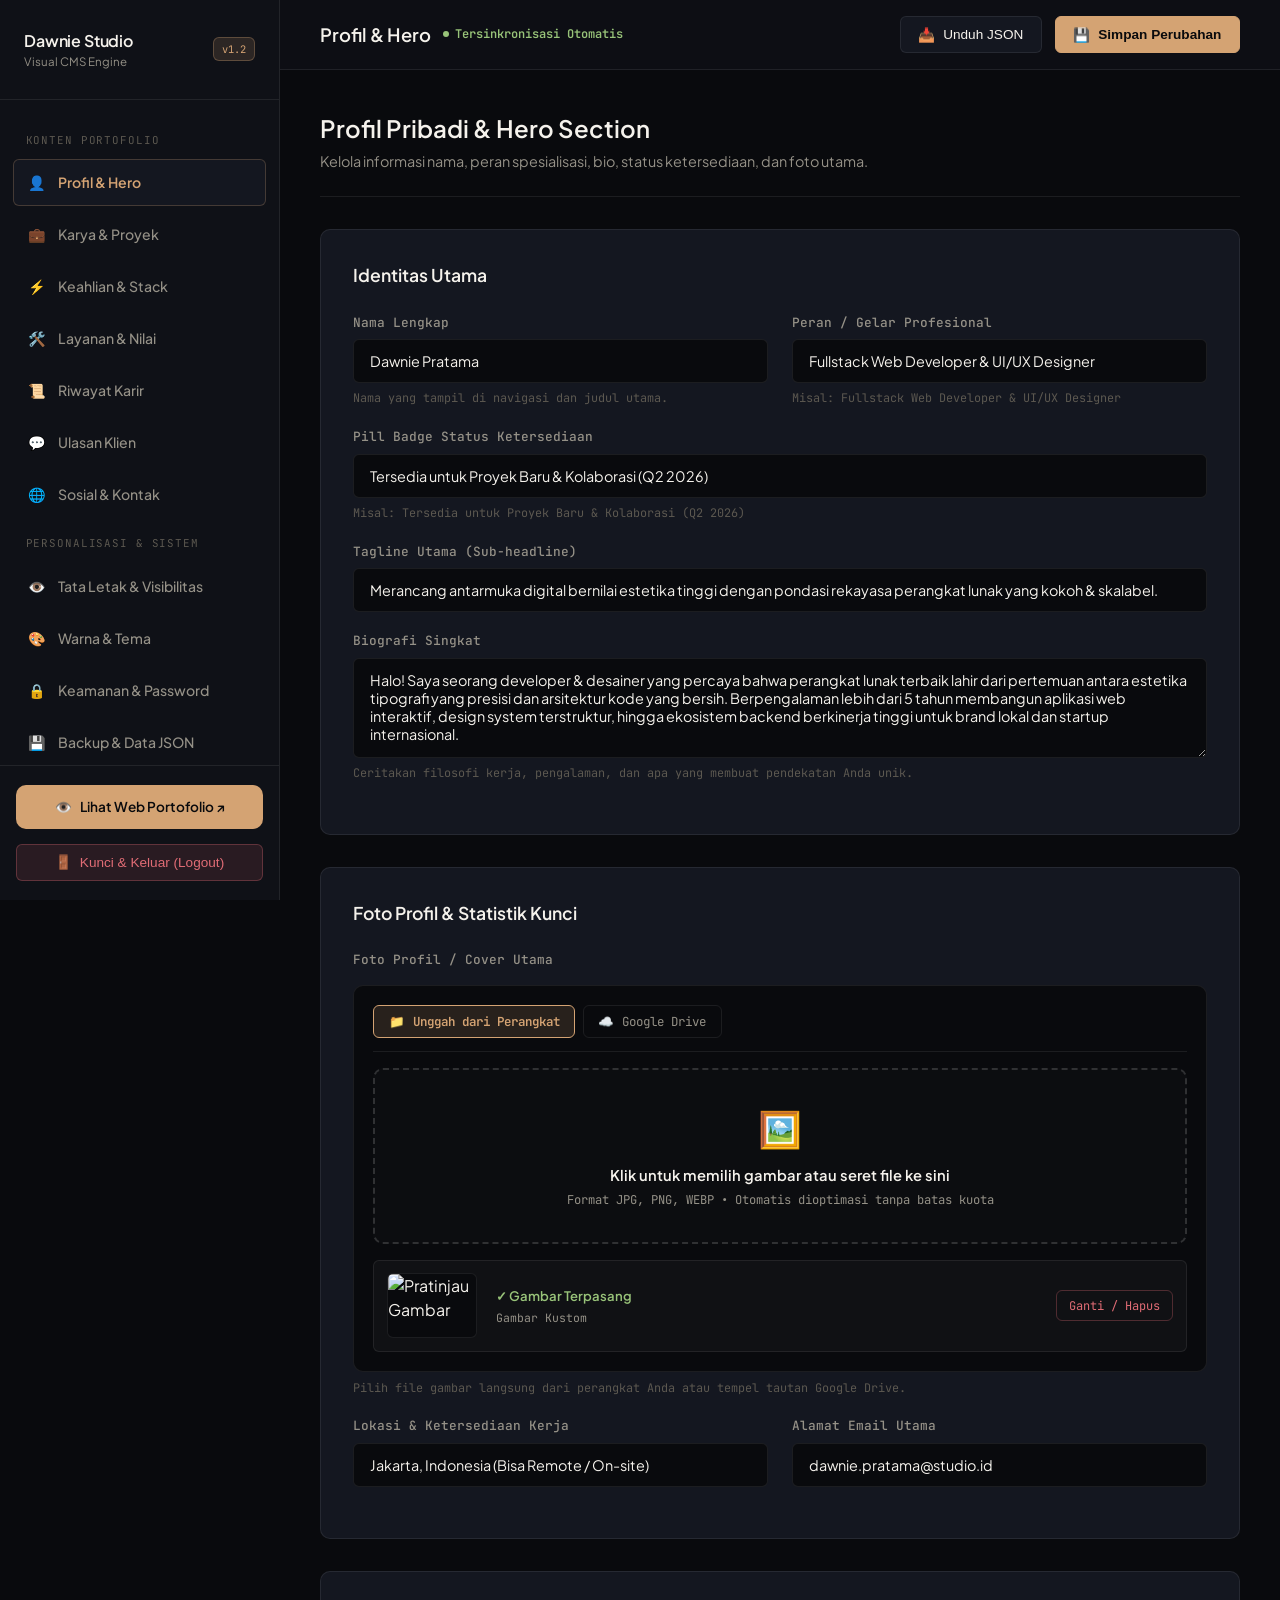
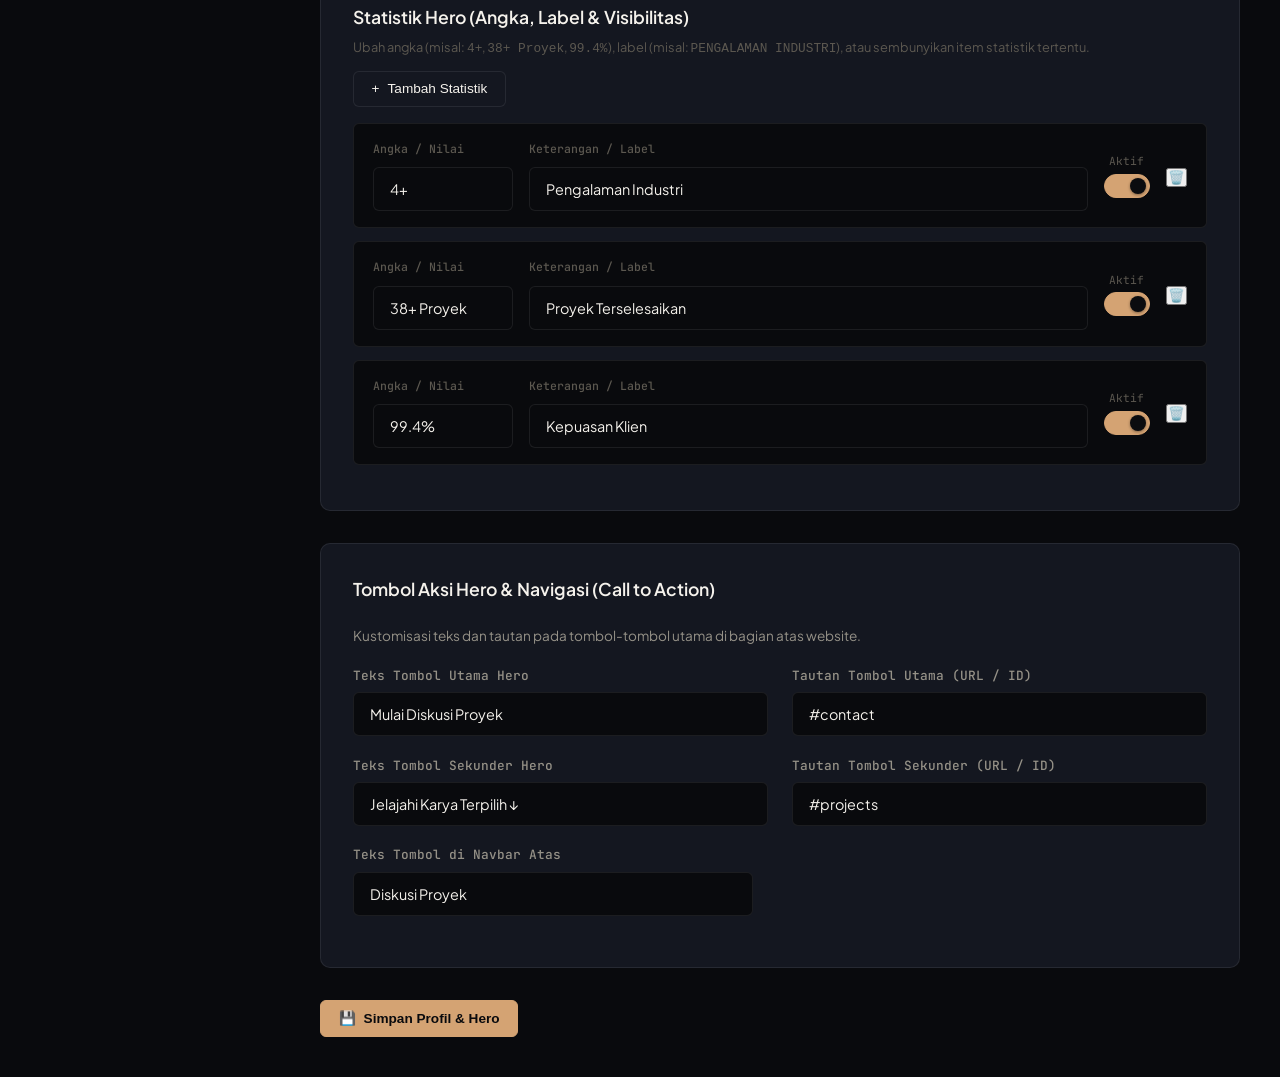
==== commit 85d449f6: "feat: Portfolio Vercel" ====
--- a/admin.html
+++ b/admin.html
@@ -13,15 +13,15 @@
   <!-- ==============================================================
        SECURITY AUTH GATE / STUDIO VAULT (Protected Lock Screen)
        ============================================================== -->
-  <div class="auth-gate-wrapper" id="authGate">
+  <div class="auth-gate-wrapper" id="authGate" style="display: none;">
     <div class="auth-card" id="authCard">
       <div class="auth-monogram">DP</div>
       <h2 class="auth-title">Atelier Studio CMS</h2>
-      <p class="auth-desc">Akses terproteksi khusus pemilik portofolio. Silakan masukkan kata sandi Anda.</p>
+      <p class="auth-desc">Akses terproteksi pemilik portofolio. (Kata sandi default: <code>dawnie2026</code>)</p>
 
       <form class="auth-form" id="formAuthGate">
         <div class="auth-input-wrap">
-          <input type="password" id="authPasswordInput" class="auth-input" placeholder="Masukkan Kata Sandi..." required autofocus autocomplete="current-password">
+          <input type="password" id="authPasswordInput" class="auth-input" placeholder="Masukkan Kata Sandi..." value="dawnie2026" autofocus autocomplete="current-password">
           <div class="auth-error-msg" id="authErrorMsg">Kata sandi tidak sesuai. Silakan coba lagi.</div>
         </div>
 
@@ -36,8 +36,8 @@
     </div>
   </div>
 
-  <!-- Authenticated Admin Shell (Hidden until authorized) -->
-  <div id="adminApp" style="display: none; width: 100%; min-height: 100vh;">
+  <!-- Authenticated Admin Shell (Open by default) -->
+  <div id="adminApp" style="display: block; width: 100%; min-height: 100vh;">
   <div class="admin-layout">
     <!-- Sidebar Navigation -->
     <aside class="admin-sidebar">
@@ -74,6 +74,9 @@
         </a>
 
         <div class="nav-section-title">Personalisasi &amp; Sistem</div>
+        <a class="sidebar-link" data-tab="tab-layout">
+          <span>👁️</span> <span>Tata Letak &amp; Visibilitas</span>
+        </a>
         <a class="sidebar-link" data-tab="tab-theme">
           <span>🎨</span> <span>Warna &amp; Tema</span>
         </a>
@@ -173,21 +176,6 @@
                 <span class="field-hint">Pilih file gambar langsung dari perangkat Anda atau tempel tautan Google Drive.</span>
               </div>
 
-              <div class="form-grid-3">
-                <div class="form-field">
-                  <label for="profYears">Tahun Pengalaman</label>
-                  <input type="text" id="profYears" name="yearsExperience" placeholder="5+ Tahun">
-                </div>
-                <div class="form-field">
-                  <label for="profCompleted">Karya / Proyek Selesai</label>
-                  <input type="text" id="profCompleted" name="completedProjects" placeholder="38+ Proyek">
-                </div>
-                <div class="form-field">
-                  <label for="profSatisfaction">Tingkat Kepuasan</label>
-                  <input type="text" id="profSatisfaction" name="satisfactionRate" placeholder="99.4%">
-                </div>
-              </div>
-
               <div class="form-grid-2">
                 <div class="form-field">
                   <label for="profLocation">Lokasi &amp; Ketersediaan Kerja</label>
@@ -200,8 +188,61 @@
               </div>
             </div>
 
+            <!-- Hero Stats Editor Card (Screenshot 1) -->
+            <div class="admin-card">
+              <div style="display: flex; justify-content: space-between; align-items: center; margin-bottom: 1rem; flex-wrap: wrap; gap: 0.8rem;">
+                <div>
+                  <h3 class="admin-card-title" style="margin-bottom: 0.2rem;">Statistik Hero (Angka, Label &amp; Visibilitas)</h3>
+                  <span style="font-size: 0.8rem; color: var(--admin-text-dim);">
+                    Ubah angka (misal: <code>4+</code>, <code>38+ Proyek</code>, <code>99.4%</code>), label (misal: <code>PENGALAMAN INDUSTRI</code>), atau sembunyikan item statistik tertentu.
+                  </span>
+                </div>
+                <button type="button" class="btn-admin" id="btnAddStatItem">
+                  <span>+</span> <span>Tambah Statistik</span>
+                </button>
+              </div>
+
+              <!-- List of editable stats rendered by JS -->
+              <div id="adminHeroStatsList"></div>
+            </div>
+
+            <!-- Hero & Navigation CTA Buttons Card -->
+            <div class="admin-card">
+              <h3 class="admin-card-title">Tombol Aksi Hero &amp; Navigasi (Call to Action)</h3>
+              <p style="font-size: 0.85rem; color: var(--admin-text-muted); margin-bottom: 1.2rem;">
+                Kustomisasi teks dan tautan pada tombol-tombol utama di bagian atas website.
+              </p>
+
+              <div class="form-grid-2">
+                <div class="form-field">
+                  <label for="profHeroCtaPrimaryText">Teks Tombol Utama Hero</label>
+                  <input type="text" id="profHeroCtaPrimaryText" placeholder="Mulai Diskusi Proyek">
+                </div>
+                <div class="form-field">
+                  <label for="profHeroCtaPrimaryUrl">Tautan Tombol Utama (URL / ID)</label>
+                  <input type="text" id="profHeroCtaPrimaryUrl" placeholder="#contact">
+                </div>
+              </div>
+
+              <div class="form-grid-2">
+                <div class="form-field">
+                  <label for="profHeroCtaSecondaryText">Teks Tombol Sekunder Hero</label>
+                  <input type="text" id="profHeroCtaSecondaryText" placeholder="Jelajahi Karya Terpilih ↓">
+                </div>
+                <div class="form-field">
+                  <label for="profHeroCtaSecondaryUrl">Tautan Tombol Sekunder (URL / ID)</label>
+                  <input type="text" id="profHeroCtaSecondaryUrl" placeholder="#projects">
+                </div>
+              </div>
+
+              <div class="form-field" style="max-width: 400px;">
+                <label for="profNavCtaText">Teks Tombol di Navbar Atas</label>
+                <input type="text" id="profNavCtaText" placeholder="Diskusi Proyek">
+              </div>
+            </div>
+
             <button type="submit" class="btn-admin btn-admin-primary">
-              <span>💾</span> <span>Simpan Profil</span>
+              <span>💾</span> <span>Simpan Profil &amp; Hero</span>
             </button>
           </form>
         </section>
@@ -220,6 +261,72 @@
             </button>
           </div>
 
+          <!-- Quick Section Header & Visibility Card for Projects -->
+          <div class="section-header-config-card">
+            <div style="display: flex; justify-content: space-between; align-items: center; margin-bottom: 1rem; flex-wrap: wrap; gap: 0.8rem;">
+              <h3 style="font-size: 1rem; color: var(--admin-accent); font-weight: 600; margin: 0;">
+                💼 Judul &amp; Visibilitas Bagian "Karya Terpilih"
+              </h3>
+              <div style="display: flex; align-items: center; gap: 0.8rem;">
+                <span style="font-size: 0.8rem; color: var(--admin-text-dim);">Tampilkan di Website:</span>
+                <label class="switch-toggle">
+                  <input type="checkbox" id="quickToggleProjects" checked>
+                  <span class="switch-slider"></span>
+                </label>
+              </div>
+            </div>
+            <div class="form-grid-2">
+              <div class="form-field">
+                <label for="projectsQuickLabel">Label Kicker (Teks Kecil di Atas Judul)</label>
+                <input type="text" id="projectsQuickLabel" placeholder="Karya Terpilih">
+              </div>
+              <div class="form-field">
+                <label for="projectsQuickTitle">Judul Utama (*_teks_ untuk miring*)</label>
+                <input type="text" id="projectsQuickTitle" placeholder="Eksplorasi proyek nyata dengan _dampak terukur_">
+              </div>
+            </div>
+            <div class="form-field">
+              <label for="projectsQuickSubtitle">Subtitle Deskripsi</label>
+              <textarea id="projectsQuickSubtitle" rows="2" placeholder="Klik pada setiap proyek untuk membaca..."></textarea>
+            </div>
+            <button type="button" class="btn-admin btn-admin-primary" id="btnSaveProjectsHeaderQuick" style="margin-top: 0.5rem;">
+              <span>💾</span> <span>Simpan Judul Bagian Proyek</span>
+            </button>
+          </div>
+
+          <!-- Project Categories Management Card (Filter Tabs) -->
+          <div class="admin-card" style="margin-bottom: 1.8rem;">
+            <div style="display: flex; justify-content: space-between; align-items: center; margin-bottom: 0.8rem; flex-wrap: wrap; gap: 0.8rem;">
+              <div>
+                <h3 class="admin-card-title" style="margin-bottom: 0.2rem;">Kategori Filter Proyek (Tombol Filter Bar)</h3>
+                <span style="font-size: 0.8rem; color: var(--admin-text-dim);">
+                  Kategori ini menjadi tombol tab filter di halaman portofolio dan pilihan kategori saat membuat/mengedit proyek.
+                </span>
+              </div>
+            </div>
+
+            <!-- List of categories -->
+            <div id="adminProjectCategoriesList" style="margin-bottom: 1.2rem;"></div>
+
+            <!-- Add new category inline form -->
+            <div style="background: rgba(255,255,255,0.02); border: 1px dashed var(--admin-border); border-radius: var(--radius-sm); padding: 1.2rem;">
+              <h4 style="font-size: 0.88rem; color: var(--admin-text-main); margin-bottom: 0.8rem;">+ Tambah Kategori Filter Baru</h4>
+              <div class="form-grid-2">
+                <div class="form-field">
+                  <label for="newCatLabel">Nama Kategori (Label Tampilan)</label>
+                  <input type="text" id="newCatLabel" placeholder="Misal: Mobile &amp; iOS">
+                </div>
+                <div class="form-field">
+                  <label for="newCatId">Kode ID / Slug (Huruf kecil tanpa spasi)</label>
+                  <input type="text" id="newCatId" placeholder="Misal: mobile">
+                </div>
+              </div>
+              <button type="button" class="btn-admin btn-admin-primary" id="btnAddCategoryBtn" style="margin-top: 0.5rem;">
+                <span>+</span> <span>Tambah Kategori Baru</span>
+              </button>
+            </div>
+          </div>
+
           <div class="items-list" id="adminProjectsList">
             <!-- Rendered dynamically -->
           </div>
@@ -234,9 +341,14 @@
               <h2 class="panel-title">Keahlian &amp; Stack Teknologi</h2>
               <p class="panel-desc">Kelola kategori kemampuan (Frontend, Backend, UI/UX) dan teknologi spesifik.</p>
             </div>
-            <button type="button" class="btn-admin btn-admin-primary" id="btnOpenAddSkillModal">
-              <span>+</span> <span>Tambah Item Keahlian</span>
-            </button>
+            <div style="display: flex; gap: 0.75rem; flex-wrap: wrap;">
+              <button type="button" class="btn-admin" id="btnOpenAddCategoryModal">
+                <span>+</span> <span>Tambah Kategori Baru</span>
+              </button>
+              <button type="button" class="btn-admin btn-admin-primary" id="btnOpenAddSkillModal">
+                <span>+</span> <span>Tambah Item Keahlian</span>
+              </button>
+            </div>
           </div>
 
           <div class="admin-card">
@@ -296,6 +408,50 @@
             </div>
             <button type="button" class="btn-admin btn-admin-primary" id="btnOpenAddTestiModal">
               <span>+</span> <span>Tambah Ulasan Baru</span>
+            </button>
+          </div>
+
+          <div class="admin-card" style="margin-bottom: 1.5rem; padding: 1.25rem 1.6rem;">
+            <div style="display: flex; justify-content: space-between; align-items: center; flex-wrap: wrap; gap: 1rem;">
+              <div>
+                <strong style="font-size: 0.95rem; color: var(--admin-text-main); display: block; margin-bottom: 0.2rem;">
+                  Visibilitas Bagian "Kata Mereka" (Ulasan Klien)
+                </strong>
+                <span style="font-size: 0.8rem; color: var(--admin-text-dim);">
+                  Nonaktifkan jika Anda ingin menyembunyikan seluruh bagian ulasan ini beserta link menunya di navigasi web.
+                </span>
+              </div>
+              <label class="switch-toggle">
+                <input type="checkbox" id="quickToggleTestimonials" checked>
+                <span class="switch-slider"></span>
+              </label>
+            </div>
+          </div>
+
+          <!-- Section Header Config for Testimonials (Screenshot 2) -->
+          <div class="section-header-config-card">
+            <h3 style="font-size: 1rem; color: var(--admin-accent); font-weight: 600; margin-bottom: 0.8rem;">
+              💬 Edit Judul &amp; Deskripsi "Kata Mereka"
+            </h3>
+            <p style="font-size: 0.85rem; color: var(--admin-text-muted); margin-bottom: 1.2rem;">
+              Ubah teks label kecil, judul utama, dan paragraf pengantar section ulasan ini.
+            </p>
+            <div class="form-grid-2">
+              <div class="form-field">
+                <label for="testiQuickLabel">Label Kicker (Teks Kecil di Atas Judul)</label>
+                <input type="text" id="testiQuickLabel" placeholder="Kata Mereka">
+              </div>
+              <div class="form-field">
+                <label for="testiQuickTitle">Judul Utama (*_teks_ untuk miring*)</label>
+                <input type="text" id="testiQuickTitle" placeholder="Kolaborasi yang berakar pada kepercayaan &amp; kualitas">
+              </div>
+            </div>
+            <div class="form-field">
+              <label for="testiQuickSubtitle">Subtitle Deskripsi</label>
+              <textarea id="testiQuickSubtitle" rows="2" placeholder="Apa yang dikatakan oleh para pendiri perusahaan, rekan engineer, dan klien..."></textarea>
+            </div>
+            <button type="button" class="btn-admin btn-admin-primary" id="btnSaveTestimonialsHeaderQuick" style="margin-top: 0.5rem;">
+              <span>💾</span> <span>Simpan Judul "Kata Mereka"</span>
             </button>
           </div>
 
@@ -418,7 +574,62 @@
         </section>
 
         <!-- ==========================================
-             TAB 9: BACKUP & DATA JSON
+             TAB: TATA LETAK & VISIBILITAS
+             ========================================== -->
+        <section id="tab-layout" class="tab-pane">
+          <div class="panel-header">
+            <div>
+              <h2 class="panel-title">Tata Letak &amp; Visibilitas Elemen</h2>
+              <p class="panel-desc">Kontrol penuh untuk menampilkan, menyembunyikan, atau mengubah teks menu, tombol, dan seluruh bagian di web portofolio tanpa koding.</p>
+            </div>
+            <button type="button" class="btn-admin btn-admin-primary" id="btnSaveLayoutSettings">
+              <span>💾</span> <span>Simpan Pengaturan Tata Letak</span>
+            </button>
+          </div>
+
+          <!-- 1. SAKLAR VISIBILITAS BAGIAN UTAMA -->
+          <div class="admin-card">
+            <h3 class="admin-card-title">
+              <span>Visibilitas Bagian Utama (Section Toggles)</span>
+              <span style="font-size: 0.75rem; color: var(--admin-text-dim); font-weight: normal;">Nonaktifkan jika tidak ingin ditampilkan</span>
+            </h3>
+            <p style="font-size: 0.85rem; color: var(--admin-text-muted); margin-bottom: 1.5rem;">
+              Menonaktifkan bagian otomatis akan menyembunyikan konten dari halaman portofolio <strong>dan menghilangkan tautan menunya di navigasi atas</strong>.
+            </p>
+            <div class="switches-grid" id="layoutSectionsGrid">
+              <!-- Rendered dynamically -->
+            </div>
+          </div>
+
+          <!-- 2. SAKLAR TOMBOL & ELEMEN MIKRO -->
+          <div class="admin-card">
+            <h3 class="admin-card-title">
+              <span>Visibilitas Tombol &amp; Komponen Interaktif</span>
+            </h3>
+            <p style="font-size: 0.85rem; color: var(--admin-text-muted); margin-bottom: 1.5rem;">
+              Sembunyikan tombol atau kartu tertentu yang Anda rasa belum diperlukan saat ini.
+            </p>
+            <div class="switches-grid" id="layoutComponentsGrid">
+              <!-- Rendered dynamically -->
+            </div>
+          </div>
+
+          <!-- 3. KUSTOMISASI JUDUL & SUBTITLE SETIAP BAGIAN -->
+          <div class="admin-card">
+            <h3 class="admin-card-title">
+              <span>Kustomisasi Judul, Label &amp; Subtitle Bagian</span>
+            </h3>
+            <p style="font-size: 0.85rem; color: var(--admin-text-muted); margin-bottom: 1.5rem;">
+              Ubah teks judul utama (*Gunakan _kata_ untuk cetak miring elegan*).
+            </p>
+            <div id="layoutHeadingsList">
+              <!-- Rendered dynamically -->
+            </div>
+          </div>
+        </section>
+
+        <!-- ==========================================
+             TAB: BACKUP & DATA JSON
              ========================================== -->
         <section id="tab-backup" class="tab-pane">
           <div class="panel-header">
@@ -548,10 +759,11 @@
           </div>
 
           <div class="form-field">
-            <label>Gambar Sampul Proyek (Cover Image)</label>
+            <label>Gambar Sampul &amp; Galeri Visual Proyek (Bisa Unggah Banyak Gambar Sekaligus)</label>
             <input type="hidden" id="projFormCover" name="coverImage">
-            <div id="projCoverUploaderContainer"></div>
-            <span class="field-hint">Unggah gambar dari perangkat (JPG/PNG/WEBP) atau tempel tautan Google Drive Anda.</span>
+            <input type="hidden" id="projFormGallery" name="gallery">
+            <div id="projMultiUploaderContainer"></div>
+            <span class="field-hint">Unggah tangkapan layar, mockups, atau detail UI (bisa pilih banyak file sekaligus dari perangkat atau tambahkan link Google Drive). Gambar pertama otomatis menjadi sampul utama di halaman depan.</span>
           </div>
 
           <div class="form-field">
@@ -731,6 +943,79 @@
     </div>
   </div>
 
+  <!-- 5. SKILL ITEM MODAL -->
+  <div class="admin-modal-backdrop" id="modalSkillBackdrop">
+    <div class="admin-modal-dialog" style="max-width: 600px;">
+      <div class="modal-header">
+        <h3 class="modal-title" id="modalSkillTitle">Kelola Keterampilan &amp; Stack</h3>
+        <button type="button" class="modal-close-btn" id="btnCloseSkillModal">✕</button>
+      </div>
+      <form id="formSkillModal">
+        <input type="hidden" id="skillFormCatIdx" name="catIdx" value="-1">
+        <input type="hidden" id="skillFormItemIdx" name="itemIdx" value="-1">
+        <div class="modal-body">
+          <div class="form-field">
+            <label for="skillFormCategorySelect">Pilih Kategori Keahlian</label>
+            <select id="skillFormCategorySelect" name="categorySelect">
+              <!-- Dynamically populated -->
+            </select>
+          </div>
+          <div class="form-field" id="skillNewCatGroup" style="display: none;">
+            <label for="skillFormNewCategory">Nama Kategori Baru</label>
+            <input type="text" id="skillFormNewCategory" name="newCategory" placeholder="Misal: Cloud, AI Engineering, Mobile Dev">
+          </div>
+          <div class="form-field">
+            <label for="skillFormName">Nama Teknologi / Keterampilan</label>
+            <input type="text" id="skillFormName" name="name" placeholder="Misal: TypeScript, Next.js, PostgreSQL, Figma" required>
+          </div>
+          <div class="form-grid-2">
+            <div class="form-field">
+              <label for="skillFormBadge">Badge / Klasifikasi</label>
+              <input type="text" id="skillFormBadge" name="badge" placeholder="Misal: Core, Framework, Database, DevOps, Styling" required>
+            </div>
+            <div class="form-field">
+              <label for="skillFormLevel">Tingkat Penguasaan</label>
+              <select id="skillFormLevel" name="level">
+                <option value="Pakar">Pakar (Expert)</option>
+                <option value="Mahir" selected>Mahir (Proficient)</option>
+                <option value="Kompeten">Kompeten (Competent)</option>
+                <option value="Menengah">Menengah (Intermediate)</option>
+                <option value="Familier">Familier (Familiar)</option>
+              </select>
+            </div>
+          </div>
+        </div>
+        <div class="modal-footer">
+          <button type="button" class="btn-admin" id="btnCancelSkillModal">Batal</button>
+          <button type="submit" class="btn-admin btn-admin-primary">Simpan Keahlian</button>
+        </div>
+      </form>
+    </div>
+  </div>
+
+  <!-- 6. CATEGORY MODAL -->
+  <div class="admin-modal-backdrop" id="modalCategoryBackdrop">
+    <div class="admin-modal-dialog" style="max-width: 500px;">
+      <div class="modal-header">
+        <h3 class="modal-title" id="modalCategoryTitle">Kelola Kategori Keahlian</h3>
+        <button type="button" class="modal-close-btn" id="btnCloseCategoryModal">✕</button>
+      </div>
+      <form id="formCategoryModal">
+        <input type="hidden" id="categoryFormIdx" name="idx" value="-1">
+        <div class="modal-body">
+          <div class="form-field">
+            <label for="categoryFormName">Nama Kategori</label>
+            <input type="text" id="categoryFormName" name="name" placeholder="Misal: Mobile Engineering, Cloud &amp; AI" required>
+          </div>
+        </div>
+        <div class="modal-footer">
+          <button type="button" class="btn-admin" id="btnCancelCategoryModal">Batal</button>
+          <button type="submit" class="btn-admin btn-admin-primary">Simpan Kategori</button>
+        </div>
+      </form>
+    </div>
+  </div>
+
   <!-- Toast Notification -->
   <div class="admin-toast" id="adminToast">
     <span>✨</span> <span id="adminToastMsg">Perubahan berhasil disimpan!</span>
--- a/css/admin.css
+++ b/css/admin.css
@@ -929,4 +929,271 @@
   animation: shakeLock 0.4s ease-in-out;
 }
 
-
+/* Multi-Image Gallery Grid in Admin */
+.multi-gallery-grid {
+  display: grid;
+  grid-template-columns: repeat(auto-fill, minmax(160px, 1fr));
+  gap: 1rem;
+}
+
+.gallery-card-item {
+  background: var(--admin-surface);
+  border: 1px solid var(--admin-border);
+  border-radius: var(--radius-sm);
+  overflow: hidden;
+  display: flex;
+  flex-direction: column;
+  transition: all 0.2s ease;
+}
+
+.gallery-card-item.is-cover {
+  border-color: var(--admin-accent);
+  box-shadow: 0 0 0 1px var(--admin-accent);
+}
+
+.gallery-card-thumb-wrap {
+  position: relative;
+  width: 100%;
+  aspect-ratio: 16 / 10;
+  background: #000;
+  overflow: hidden;
+}
+
+.gallery-card-thumb {
+  width: 100%;
+  height: 100%;
+  object-fit: cover;
+}
+
+.gallery-card-badge {
+  position: absolute;
+  top: 6px;
+  left: 6px;
+  padding: 0.2rem 0.5rem;
+  border-radius: var(--radius-sm);
+  background: rgba(11, 12, 15, 0.85);
+  backdrop-filter: blur(4px);
+  border: 1px solid rgba(255, 255, 255, 0.15);
+  font-family: var(--font-mono);
+  font-size: 0.65rem;
+  color: var(--admin-accent);
+  font-weight: 600;
+}
+
+.gallery-card-actions {
+  display: flex;
+  align-items: center;
+  justify-content: space-between;
+  padding: 0.5rem 0.6rem;
+  background: var(--admin-bg);
+  border-top: 1px solid var(--admin-border);
+  gap: 0.4rem;
+}
+
+.gallery-cover-label {
+  font-family: var(--font-mono);
+  font-size: 0.68rem;
+  color: var(--admin-accent);
+  font-weight: 600;
+}
+
+.gallery-btn-action {
+  background: transparent;
+  border: 1px solid var(--admin-border);
+  color: var(--admin-text-muted);
+  border-radius: var(--radius-sm);
+  padding: 0.25rem 0.5rem;
+  font-size: 0.68rem;
+  font-family: var(--font-mono);
+  cursor: pointer;
+  transition: all 0.2s;
+}
+
+.gallery-btn-action:hover {
+  background: var(--admin-surface);
+  color: var(--admin-text-main);
+  border-color: rgba(255, 255, 255, 0.25);
+}
+
+.gallery-btn-action.btn-del-gallery-img {
+  color: var(--admin-danger);
+  border-color: rgba(224, 108, 117, 0.25);
+}
+
+.gallery-btn-action.btn-del-gallery-img:hover {
+  background: var(--admin-danger-bg);
+}
+
+/* ==========================================================================
+   Switch Control & Layout Toggles
+   ========================================================================== */
+.switches-grid {
+  display: grid;
+  grid-template-columns: repeat(auto-fit, minmax(280px, 1fr));
+  gap: 1rem;
+}
+
+.switch-control {
+  display: flex;
+  align-items: center;
+  justify-content: space-between;
+  padding: 1rem 1.25rem;
+  background: var(--admin-bg);
+  border: 1px solid var(--admin-border);
+  border-radius: var(--radius-sm);
+  transition: all 0.2s ease;
+  cursor: pointer;
+  user-select: none;
+  gap: 1rem;
+}
+
+.switch-control:hover {
+  border-color: rgba(255, 255, 255, 0.22);
+}
+
+.switch-label-group {
+  display: flex;
+  flex-direction: column;
+  gap: 0.2rem;
+  min-width: 0;
+}
+
+.switch-title {
+  font-size: 0.92rem;
+  font-weight: 600;
+  color: var(--admin-text-main);
+  display: flex;
+  align-items: center;
+  gap: 0.5rem;
+}
+
+.switch-desc {
+  font-size: 0.76rem;
+  color: var(--admin-text-dim);
+  line-height: 1.4;
+}
+
+.switch-toggle {
+  position: relative;
+  width: 46px;
+  height: 24px;
+  flex-shrink: 0;
+}
+
+.switch-toggle input {
+  opacity: 0;
+  width: 0;
+  height: 0;
+}
+
+.switch-slider {
+  position: absolute;
+  cursor: pointer;
+  inset: 0;
+  background-color: rgba(255, 255, 255, 0.12);
+  transition: 0.25s cubic-bezier(0.4, 0, 0.2, 1);
+  border-radius: 30px;
+  border: 1px solid var(--admin-border);
+}
+
+.switch-slider:before {
+  position: absolute;
+  content: "";
+  height: 16px;
+  width: 16px;
+  left: 3px;
+  bottom: 3px;
+  background-color: #e6edf3;
+  transition: 0.25s cubic-bezier(0.4, 0, 0.2, 1);
+  border-radius: 50%;
+  box-shadow: 0 1px 3px rgba(0,0,0,0.4);
+}
+
+.switch-toggle input:checked + .switch-slider {
+  background-color: var(--admin-accent);
+  border-color: var(--admin-accent);
+}
+
+.switch-toggle input:checked + .switch-slider:before {
+  transform: translateX(22px);
+  background-color: #0b0c0f;
+}
+
+.badge-status {
+  font-family: var(--font-mono);
+  font-size: 0.68rem;
+  padding: 0.15rem 0.5rem;
+  border-radius: 4px;
+}
+
+.badge-status-on {
+  color: #10b981;
+  background: rgba(16, 185, 129, 0.12);
+  border: 1px solid rgba(16, 185, 129, 0.25);
+}
+
+.badge-status-off {
+  color: var(--admin-text-dim);
+  background: rgba(255, 255, 255, 0.05);
+  border: 1px solid rgba(255, 255, 255, 0.1);
+}
+
+/* Hero Stats Row Card */
+.stat-row-card {
+  display: grid;
+  grid-template-columns: 140px 1fr auto auto;
+  align-items: center;
+  gap: 1rem;
+  background: var(--admin-bg);
+  border: 1px solid var(--admin-border);
+  padding: 1rem 1.2rem;
+  border-radius: var(--radius-sm);
+  margin-bottom: 0.8rem;
+  transition: border-color 0.2s ease;
+}
+
+.stat-row-card:hover {
+  border-color: rgba(212, 163, 115, 0.3);
+}
+
+@media (max-width: 768px) {
+  .stat-row-card {
+    grid-template-columns: 1fr;
+    gap: 0.8rem;
+  }
+}
+
+/* Category Manager Item */
+.category-item-row {
+  display: flex;
+  align-items: center;
+  justify-content: space-between;
+  gap: 1rem;
+  padding: 0.9rem 1.2rem;
+  background: var(--admin-bg);
+  border: 1px solid var(--admin-border);
+  border-radius: var(--radius-sm);
+  margin-bottom: 0.6rem;
+}
+
+.category-badge-pill {
+  font-family: var(--font-mono);
+  font-size: 0.75rem;
+  color: var(--admin-accent);
+  background: rgba(212, 163, 115, 0.1);
+  padding: 0.2rem 0.6rem;
+  border-radius: 4px;
+  border: 1px solid rgba(212, 163, 115, 0.2);
+}
+
+/* Section Header In-Tab Config Card */
+.section-header-config-card {
+  background: linear-gradient(135deg, rgba(212, 163, 115, 0.04) 0%, rgba(255, 255, 255, 0.01) 100%);
+  border: 1px solid rgba(212, 163, 115, 0.25);
+  border-radius: var(--radius-md);
+  padding: 1.5rem;
+  margin-bottom: 1.8rem;
+}
+
+
+
